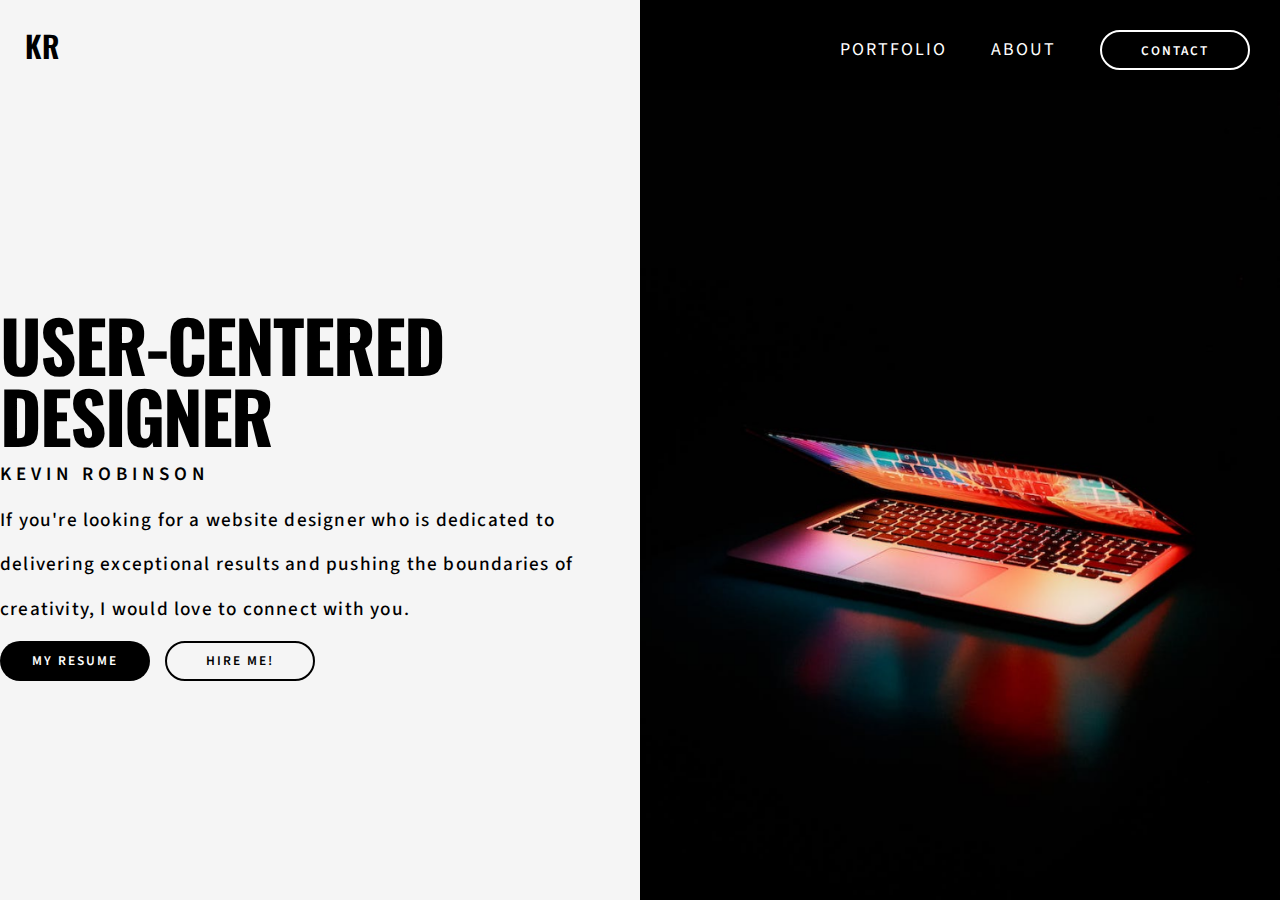
==== index.html @ 4ea96257 "Update index.html" ====
<!DOCTYPE html>
<html lang="en">
  <head>
    <meta charset="UTF-8" />
    <meta name="viewport" content="width=device-width, initial-scale=1.0" />

    <link
      rel="stylesheet"
      href="https://cdnjs.cloudflare.com/ajax/libs/font-awesome/6.4.2/css/all.min.css"
      integrity="sha512-z3gLpd7yknf1YoNbCzqRKc4qyor8gaKU1qmn+CShxbuBusANI9QpRohGBreCFkKxLhei6S9CQXFEbbKuqLg0DA=="
      crossorigin="anonymous"
      referrerpolicy="no-referrer"
    />

    <link rel="stylesheet" href="style.css" />

    <title>My Portfolio</title>
  </head>

  <body>
    <div class="container">
      <nav class="navbar">
        <div class="primary-icon">
          <a href="#">KR</a>
        </div>
        <ul class="nav-list" id="navi-list">
          <li class="list-item"><a href="portfolio.html">Portfolio</a></li>
          <li class="list-item"><a href="aboutMe.html">About</a></li>
          <li class="list-item">
            <a href="mailto: krobinson21359@outlook.com"
              ><button class="navi-button">Contact</button></a
            >
          </li>
        </ul>
        <div class="menu" id="toggle-button">
          <div class="menu-line"></div>
          <div class="menu-line"></div>
          <div class="menu-line"></div>
        </div>
      </nav>
      <main>
        <div class="content-container overflow-hidden">
          <h1 class="drop-in">User-centered Designer</h1>
          <h2 class="drop-in">Kevin Robinson</h2>
          <p class="drop-in">
            If you're looking for a website designer who is dedicated to
            delivering exceptional results and pushing the boundaries of
            creativity, I would love to connect with you.
          </p>
          <p class="drop-in">
            <a href="assets/Kevin Robinson.pdf" download
              ><button>My Resume</button></a
            >
            <a href="https://www.upwork.com/freelancers/~01f225892c652e8def"
              ><button class="ghost-button">Hire Me!</button></a
            >
          </p>
        </div>
      </main>
      <div class="sidebar"></div>
    </div>
    <script src="script.js"></script>
  </body>
</html>
---- style.css ----
@import url('https://fonts.googleapis.com/css2?family=Oswald:wght@500;600;700&family=Source+Sans+3:wght@400;500&display=swap');

/* Default and General Styles */

* {
  box-sizing: border-box;
  padding: 0;
  margin: 0;
}

body {
  font-family: 'Source Sans 3', sans-serif;
  font-weight: 400;
}

h1 {
  font-size: 71px;
  font-weight: 700;
  color: #000;
  text-decoration: none;
  text-transform: uppercase;
  font-family: 'Oswald', sans-serif;
  letter-spacing: -2px;
  line-height: 1;
  display: block;
}

h2 {
  font-family: 'Source Sans 3', sans-serif;
  font-weight: 600;
  letter-spacing: 5px;
  text-transform: uppercase;
  line-height: 2.5;
  font-size: 19px;
}

p {
  font-family: 'Source Sans 3', sans-serif;
  font-weight: 500;
  letter-spacing: 1.2px;
  line-height: 2.3;
  font-size: 1.2rem;
}

/* Navigation Styles */

.navbar {
  display: flex;
  justify-content: space-between;
  align-items: center;
  font-size: 20px;
}

.nav-list {
  list-style: none;
}

.nav-list a {
  color: #fff;
  text-decoration: none;
  font-family: 'Source Sans 3', sans-serif;  
  text-transform: uppercase;
  letter-spacing: 2px;
  margin-right: 20px;
  font-size: 18px;
}

.nav-list .list-item {
  display: inline-block;
  padding: 20px 10px;
}

.primary-icon {
  height: 45px;
  display: flex;
  align-items: center;
  justify-content: center;
  margin-left: 25px;
}

.primary-icon a {
  font-size: 30px;
  font-weight: 600;
  color: #000;
  text-decoration: none;
  text-transform: uppercase;
  font-family: 'Oswald', sans-serif;
}

.menu-line {
  width: 20px;
  height: 3px;
  background: white;
  margin-bottom: 4px;
}

.menu {
  display: none;
}

/* Grid Styles */

.container {
  display: grid;
  height: 100vh;
  grid-template-columns: 1fr 1fr;
  grid-template-rows: 0.1fr 1fr;
  grid-template-areas:
  "nav nav"
  "main sidebar";
  /* gap: 0.2rem; */
}

.contentContainer li {
  list-style: none;
  color: red;
  display: inline-block;
  padding-top: 10px;
}

.contentContainer {
  width: 75%
}

nav {
  background-color: #F5F5F5;
  grid-area: nav;
  position: relative;
  z-index: 2;
}

nav::before {
  content: "";
  position: absolute;
  top: 0;
  bottom: 0;
  left: 50%;
  right: 0;
  background-color: #000;
  z-index: -1;
}

main {
  background-color: #F5F5F5;
  grid-area: main;
  display: flex;
  justify-content: center;
  align-items: center;
}

.sidebar {
  background-image: url(assets/sidePic.png);
  background-size: cover;
  background-position: center;
  background-repeat: no-repeat;
  grid-area: sidebar;
  height: 100%;
  background-color: #000;
}

.sidebarAbout {
  background-image: url(assets/sidePicAbout.png);
  background-size: cover;
  background-position: center;
  background-repeat: no-repeat;
  grid-area: sidebar;
  height: 100%;
  width: auto;
  background-color: #000;
}

.sidebar_portfolio {
  grid-area: sidebar;
  width: auto;
  background-color: #000;
  color: #fff;
  display: flex;
  align-items: center;
  justify-content: center;
  /* flex-direction: column; */
  text-align: center;
}

/* Button Styles */

button {
  
  background-color: #000;
  color: #fff;
  border-radius: 25px;
  width: 150px;
  height: 40px;
  font-weight: 600;
  color: #fff;
  text-decoration: none;
  text-transform: uppercase;
  font-family: 'Source Sans 3', sans-serif;  
  letter-spacing: 2px;
  text-align: center;
  margin-top: 10px;
  border: 0px;
  cursor: pointer;
}

.navi-button {
    background-color: #000;
    color: #fff;
    border: 2px #fff solid;
    cursor: pointer;
}

.ghost-button {
  background-color: #F5F5F5;
  color: #000;
  border: 2px #000 solid;
  margin-left: 10px;
  cursor: pointer;
}

/* Portfolio Section */

.portfolio_head {
  border-left: 5px solid black;
  padding-left: 10px;
}

.portfolio_example {
  height: 450px;
  width: auto;
  overflow: hidden;
  padding: 10px;
 }

 .portfolio_example2 {
  height: 450px;
  width: auto;
  overflow: hidden;
  padding: 10px;
 }

/* Mobile Responsiveness */

@media all and (max-width: 820px) {
  .container {
    grid-template-columns: 1fr;
    grid-template-rows: 0.2fr 1fr 1fr;
    grid-template-areas:
    "nav"
    "main"
    "main";
    overflow: hidden;
  }

  .sidebar_portfolio {
    display: none;
  }

  nav {
    background-color: black;
  }

  .navbar {
    flex-direction: column;
    background-color: #000;
    grid-area: nav;
    justify-content: space-around;
  }

  .menu {
    display: block;
    position: absolute;
    right: 15px;
    top: 15px;
  }

  .nav-list .list-item {
    display: block;
    border-top: 1px solid #F5F5F5;
  }

  .nav-list {
    list-style-type: none;
    width: 100%;
    text-align: right;
    padding-top: 10px;
    display: none;
  }

  .primary-icon {
    width: 100%;
    color: #fff;
    margin-left: 0px;
  }

  .primary-icon a {
    color: #fff;
  }

  .active {
    display: block;
  }

  h1 {
    font-size: 2.5rem;
  }
  
  h2 {
    font-size: 1rem;
  }
  
  p {
    font-size: 0.8rem;
  }
  
  .ghost-button {
    margin-left: 0px;
  }

}

/* Animations */

/* animation class and keyframes */
.overflow-hidden {
  overflow: hidden;
 }
 
 .drop-in {
  animation: drop-in 1s ease 200ms backwards;
 }
 
 @keyframes drop-in {
  from {
   opacity: 0;
   transform: translateY(-100px);
  }
  to {
   opacity: 1;
   transform: translateY(0px);
  }
 }
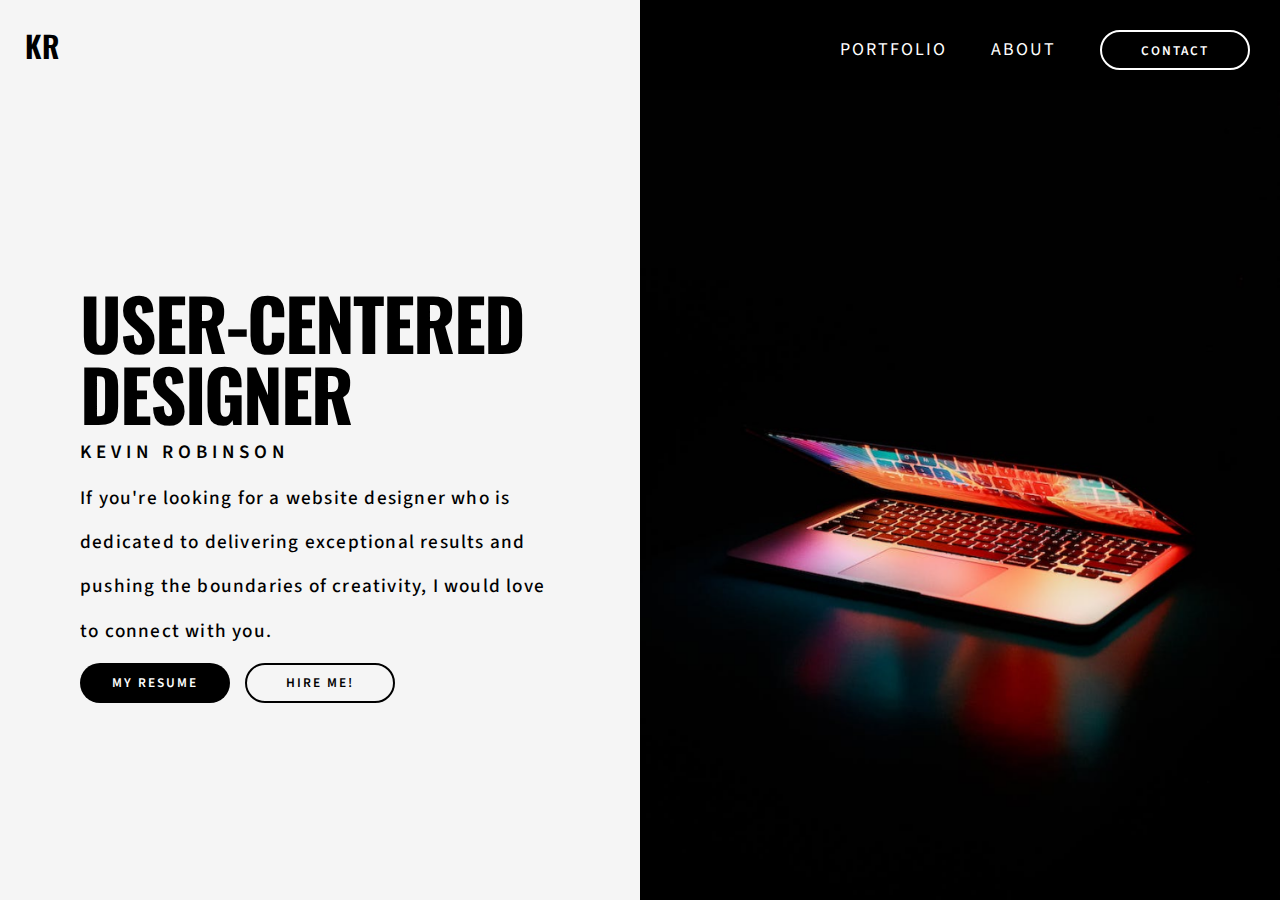
==== commit ffcac620: "Updated Resume Download" ====
--- a/index.html
+++ b/index.html
@@ -21,7 +21,7 @@
     <div class="container">
       <nav class="navbar">
         <div class="primary-icon">
-          <a href="#">KR</a>
+          <a href="index.html">KR</a>
         </div>
         <ul class="nav-list" id="navi-list">
           <li class="list-item"><a href="portfolio.html">Portfolio</a></li>
@@ -48,7 +48,7 @@
             creativity, I would love to connect with you.
           </p>
           <p class="drop-in">
-            <a href="assets/Kevin Robinson.pdf" download
+            <a href="assets/KevinRobinson1.10.24.pdf" download
               ><button>My Resume</button></a
             >
             <a href="https://www.upwork.com/freelancers/~01f225892c652e8def"
--- a/style.css
+++ b/style.css
@@ -111,14 +111,14 @@
   /* gap: 0.2rem; */
 }
 
-.contentContainer li {
+.content-container li {
   list-style: none;
   color: red;
   display: inline-block;
   padding-top: 10px;
 }
 
-.contentContainer {
+.content-container {
   width: 75%
 }
 
@@ -158,7 +158,7 @@
   background-color: #000;
 }
 
-.sidebarAbout {
+.sidebar-about {
   background-image: url(assets/sidePicAbout.png);
   background-size: cover;
   background-position: center;
@@ -169,7 +169,7 @@
   background-color: #000;
 }
 
-.sidebar_portfolio {
+.sidebar-portfolio {
   grid-area: sidebar;
   width: auto;
   background-color: #000;
@@ -219,19 +219,19 @@
 
 /* Portfolio Section */
 
-.portfolio_head {
+.portfolio-head {
   border-left: 5px solid black;
   padding-left: 10px;
 }
 
-.portfolio_example {
+.portfolio-example {
   height: 450px;
   width: auto;
   overflow: hidden;
   padding: 10px;
  }
 
- .portfolio_example2 {
+ .portfolio-example2 {
   height: 450px;
   width: auto;
   overflow: hidden;
@@ -246,13 +246,12 @@
     grid-template-rows: 0.2fr 1fr 1fr;
     grid-template-areas:
     "nav"
-    "main"
+    "sidebar"
     "main";
-    overflow: hidden;
-  }
-
-  .sidebar_portfolio {
-    display: none;
+  }
+
+  .sidebar-portfolio {
+    padding: 15px;
   }
 
   nav {
@@ -316,6 +315,17 @@
     margin-left: 0px;
   }
 
+  .content-container {
+    padding: 15px;
+  }
+
+  .portfolio-example2, .hidden-div {
+    display: none;
+  }
+
+  .drop-in, .overflow-hidden {
+    animation: none !important;  
+  }
 }
 
 /* Animations */
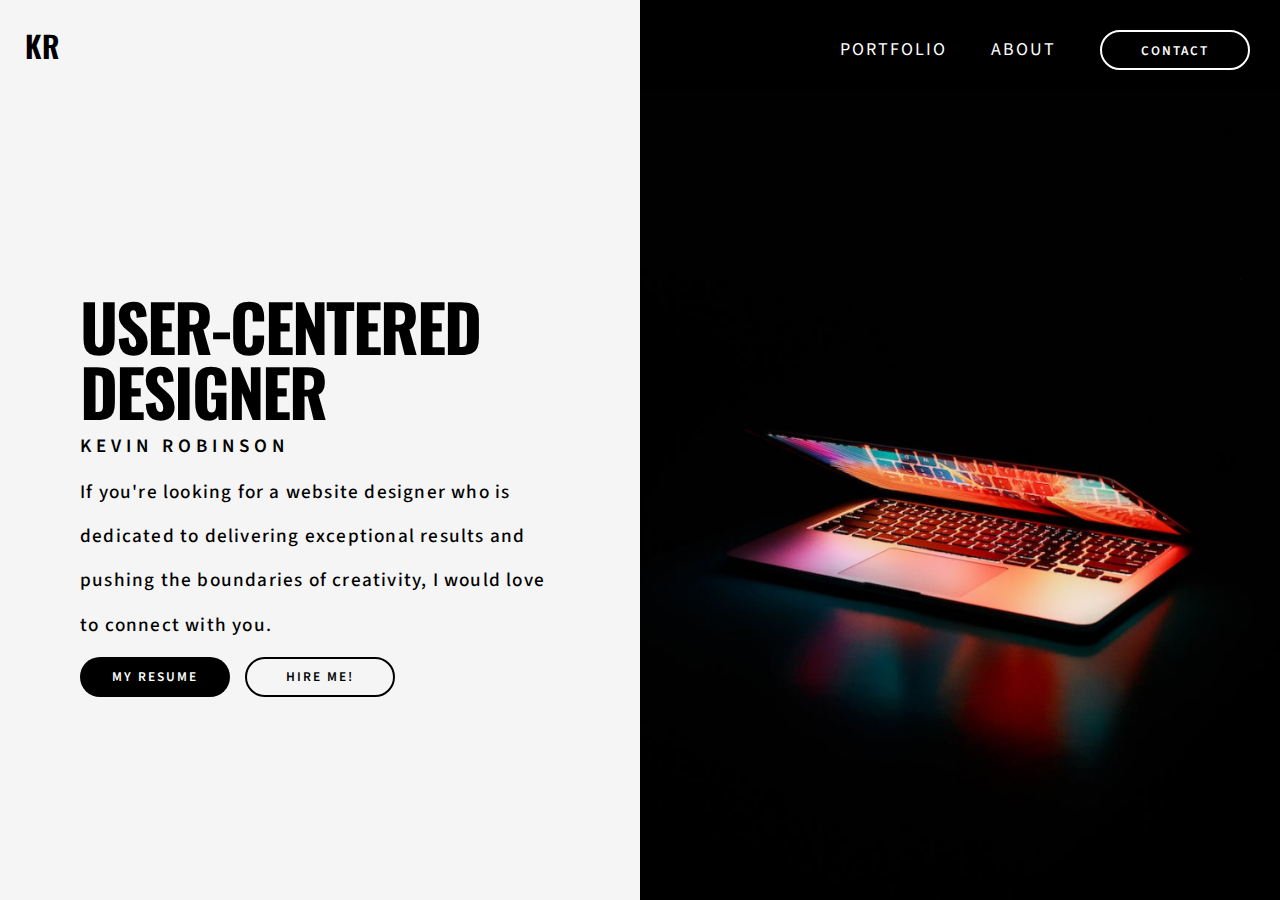
==== commit 3e91d2c7: "Update index.html" ====
--- a/index.html
+++ b/index.html
@@ -48,7 +48,7 @@
             creativity, I would love to connect with you.
           </p>
           <p class="drop-in">
-            <a href="assets/KevinRobinson1.10.24.pdf" download
+            <a href="assets/KevinRobinson.pdf" download
               ><button>My Resume</button></a
             >
             <a href="https://www.upwork.com/freelancers/~01f225892c652e8def"
--- a/style.css
+++ b/style.css
@@ -14,7 +14,7 @@
 }
 
 h1 {
-  font-size: 71px;
+  font-size: 65px;
   font-weight: 700;
   color: #000;
   text-decoration: none;
@@ -238,6 +238,46 @@
   padding: 10px;
  }
 
+ /* Portfolio Slideshow */
+
+ #slider-container {
+  position: relative;
+  width: 300px; /* Adjust the width as needed */
+  margin: auto;
+  overflow: hidden;
+}
+
+#slider {
+  display: flex;
+  transition: transform 0.5s ease;
+}
+
+.slide {
+  flex: 0 0 100%;
+}
+
+.custom-img {
+  width: 100%;
+  height: 500px; /* Adjust the height as needed */
+  object-fit: contain; /* Show the entire image */
+  display: block;
+  transition: transform 0.5s ease;
+
+}
+
+#arrows {
+  display: flex;
+  justify-content: space-between;
+  margin-top: 10px;
+}
+
+#prev, #next {
+  cursor: pointer;
+  font-size: 24px;
+  margin: 0 10px;
+
+}
+
 /* Mobile Responsiveness */
 
 @media all and (max-width: 820px) {
@@ -326,6 +366,7 @@
   .drop-in, .overflow-hidden {
     animation: none !important;  
   }
+
 }
 
 /* Animations */
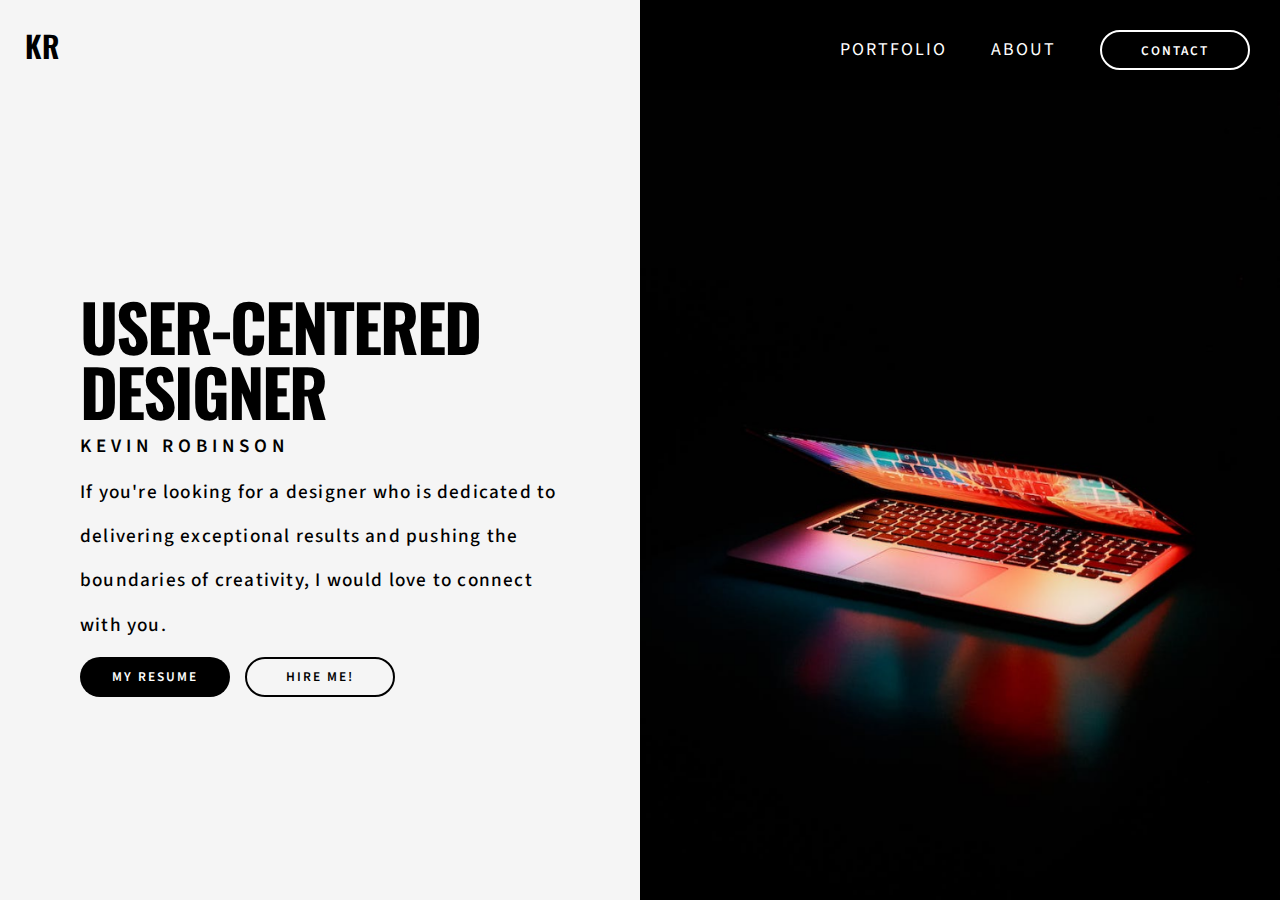
==== commit 58ad5338: "Update index.html" ====
--- a/index.html
+++ b/index.html
@@ -43,7 +43,7 @@
           <h1 class="drop-in">User-centered Designer</h1>
           <h2 class="drop-in">Kevin Robinson</h2>
           <p class="drop-in">
-            If you're looking for a website designer who is dedicated to
+            If you're looking for a designer who is dedicated to
             delivering exceptional results and pushing the boundaries of
             creativity, I would love to connect with you.
           </p>
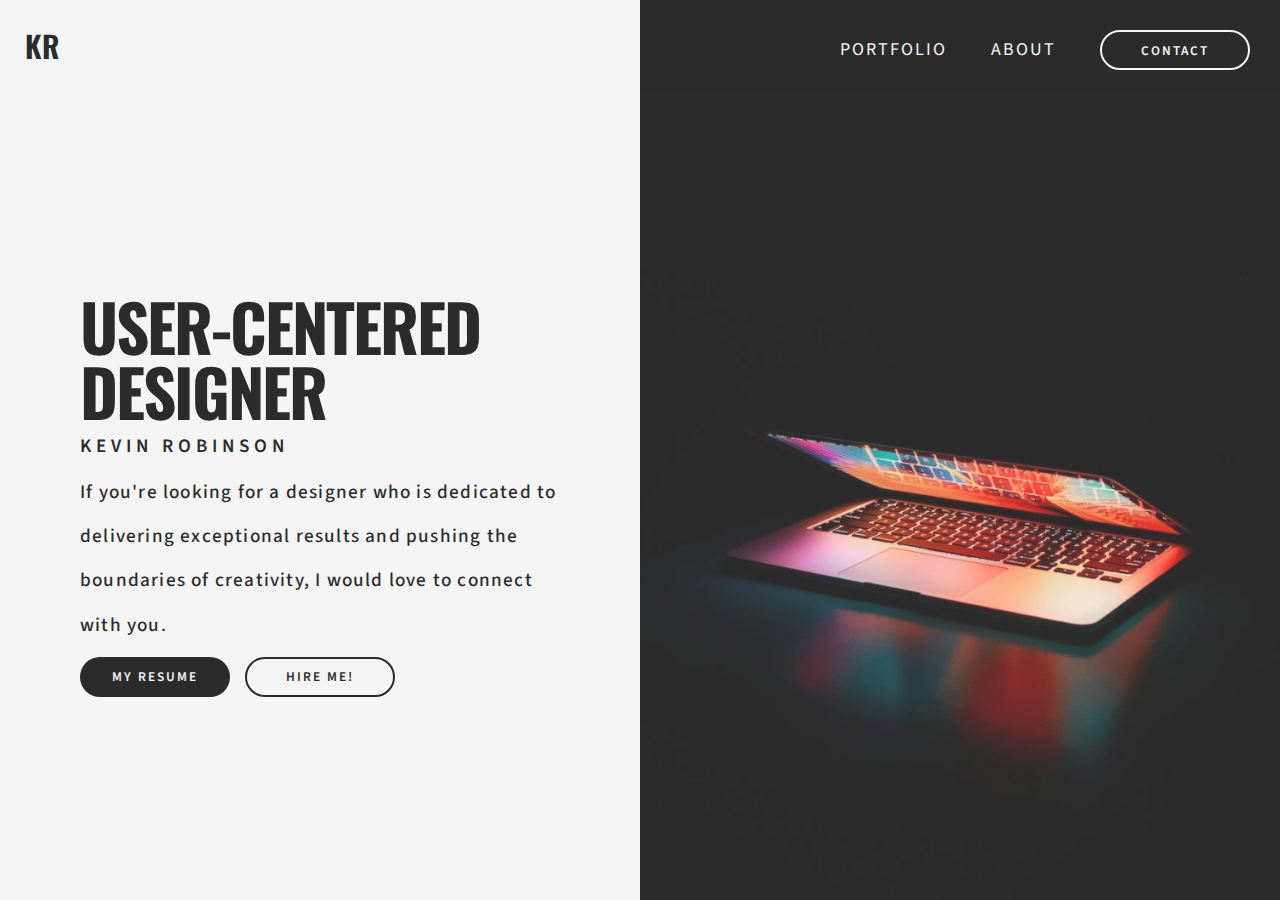
==== commit f886f81d: "Update index.html" ====
--- a/index.html
+++ b/index.html
@@ -40,7 +40,7 @@
       </nav>
       <main>
         <div class="content-container overflow-hidden">
-          <h1 class="drop-in">User-centered Designer</h1>
+          <h1 class="drop-in">User-centered </br> Designer</h1>
           <h2 class="drop-in">Kevin Robinson</h2>
           <p class="drop-in">
             If you're looking for a designer who is dedicated to
--- a/style.css
+++ b/style.css
@@ -11,12 +11,13 @@
 body {
   font-family: 'Source Sans 3', sans-serif;
   font-weight: 400;
+  color: #2b2b2b;
 }
 
 h1 {
   font-size: 65px;
   font-weight: 700;
-  color: #000;
+  color: #2b2b2b;
   text-decoration: none;
   text-transform: uppercase;
   font-family: 'Oswald', sans-serif;
@@ -40,6 +41,7 @@
   letter-spacing: 1.2px;
   line-height: 2.3;
   font-size: 1.2rem;
+  color: #2b2b2b;
 }
 
 /* Navigation Styles */
@@ -56,7 +58,7 @@
 }
 
 .nav-list a {
-  color: #fff;
+  color: #F5F5F5;
   text-decoration: none;
   font-family: 'Source Sans 3', sans-serif;  
   text-transform: uppercase;
@@ -81,7 +83,7 @@
 .primary-icon a {
   font-size: 30px;
   font-weight: 600;
-  color: #000;
+  color: #2b2b2b;
   text-decoration: none;
   text-transform: uppercase;
   font-family: 'Oswald', sans-serif;
@@ -136,7 +138,7 @@
   bottom: 0;
   left: 50%;
   right: 0;
-  background-color: #000;
+  background-color: #2b2b2b;
   z-index: -1;
 }
 
@@ -149,31 +151,31 @@
 }
 
 .sidebar {
-  background-image: url(assets/sidePic.png);
+  background-image: url(assets/sidePic1.png);
   background-size: cover;
   background-position: center;
   background-repeat: no-repeat;
   grid-area: sidebar;
   height: 100%;
-  background-color: #000;
+  background-color: #2b2b2b;
 }
 
 .sidebar-about {
-  background-image: url(assets/sidePicAbout.png);
+  background-image: url(assets/sidePicAbout2.png);
   background-size: cover;
   background-position: center;
   background-repeat: no-repeat;
   grid-area: sidebar;
   height: 100%;
   width: auto;
-  background-color: #000;
+  background-color: #2b2b2b;
 }
 
 .sidebar-portfolio {
   grid-area: sidebar;
   width: auto;
-  background-color: #000;
-  color: #fff;
+  background-color: #2b2b2b;
+  color: #F5F5F5;
   display: flex;
   align-items: center;
   justify-content: center;
@@ -185,13 +187,13 @@
 
 button {
   
-  background-color: #000;
-  color: #fff;
+  background-color: #2b2b2b;
+  color: #F5F5F5;
   border-radius: 25px;
   width: 150px;
   height: 40px;
   font-weight: 600;
-  color: #fff;
+  color: #F5F5F5;
   text-decoration: none;
   text-transform: uppercase;
   font-family: 'Source Sans 3', sans-serif;  
@@ -203,16 +205,16 @@
 }
 
 .navi-button {
-    background-color: #000;
-    color: #fff;
-    border: 2px #fff solid;
+    background-color: #2b2b2b;
+    color: #F5F5F5;
+    border: 2px #F5F5F5 solid;
     cursor: pointer;
 }
 
 .ghost-button {
   background-color: #F5F5F5;
-  color: #000;
-  border: 2px #000 solid;
+  color:  #2b2b2b;
+  border: 2px #2b2b2b solid;
   margin-left: 10px;
   cursor: pointer;
 }
@@ -220,7 +222,7 @@
 /* Portfolio Section */
 
 .portfolio-head {
-  border-left: 5px solid black;
+  border-left: 5px solid #2b2b2b;
   padding-left: 10px;
 }
 
@@ -295,12 +297,12 @@
   }
 
   nav {
-    background-color: black;
+    background-color: #2b2b2b;
   }
 
   .navbar {
     flex-direction: column;
-    background-color: #000;
+    background-color: #2b2b2b;
     grid-area: nav;
     justify-content: space-around;
   }
@@ -327,12 +329,12 @@
 
   .primary-icon {
     width: 100%;
-    color: #fff;
+    color: #F5F5F5;
     margin-left: 0px;
   }
 
   .primary-icon a {
-    color: #fff;
+    color: #F5F5F5;
   }
 
   .active {
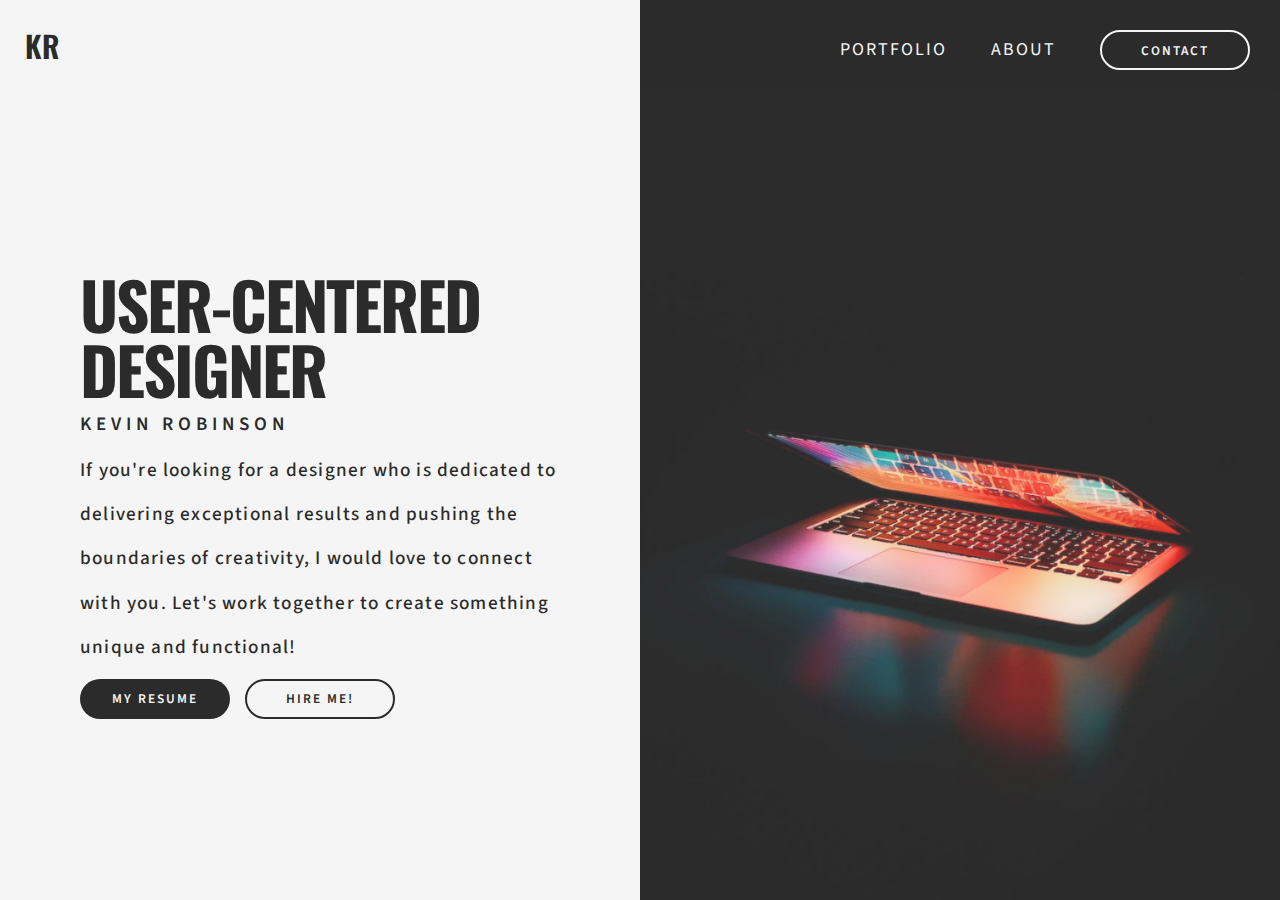
==== commit f28a435e: "Update index.html" ====
--- a/index.html
+++ b/index.html
@@ -45,7 +45,7 @@
           <p class="drop-in">
             If you're looking for a designer who is dedicated to
             delivering exceptional results and pushing the boundaries of
-            creativity, I would love to connect with you.
+            creativity, I would love to connect with you. Let's work together to create something unique and functional!
           </p>
           <p class="drop-in">
             <a href="assets/KevinRobinson.pdf" download
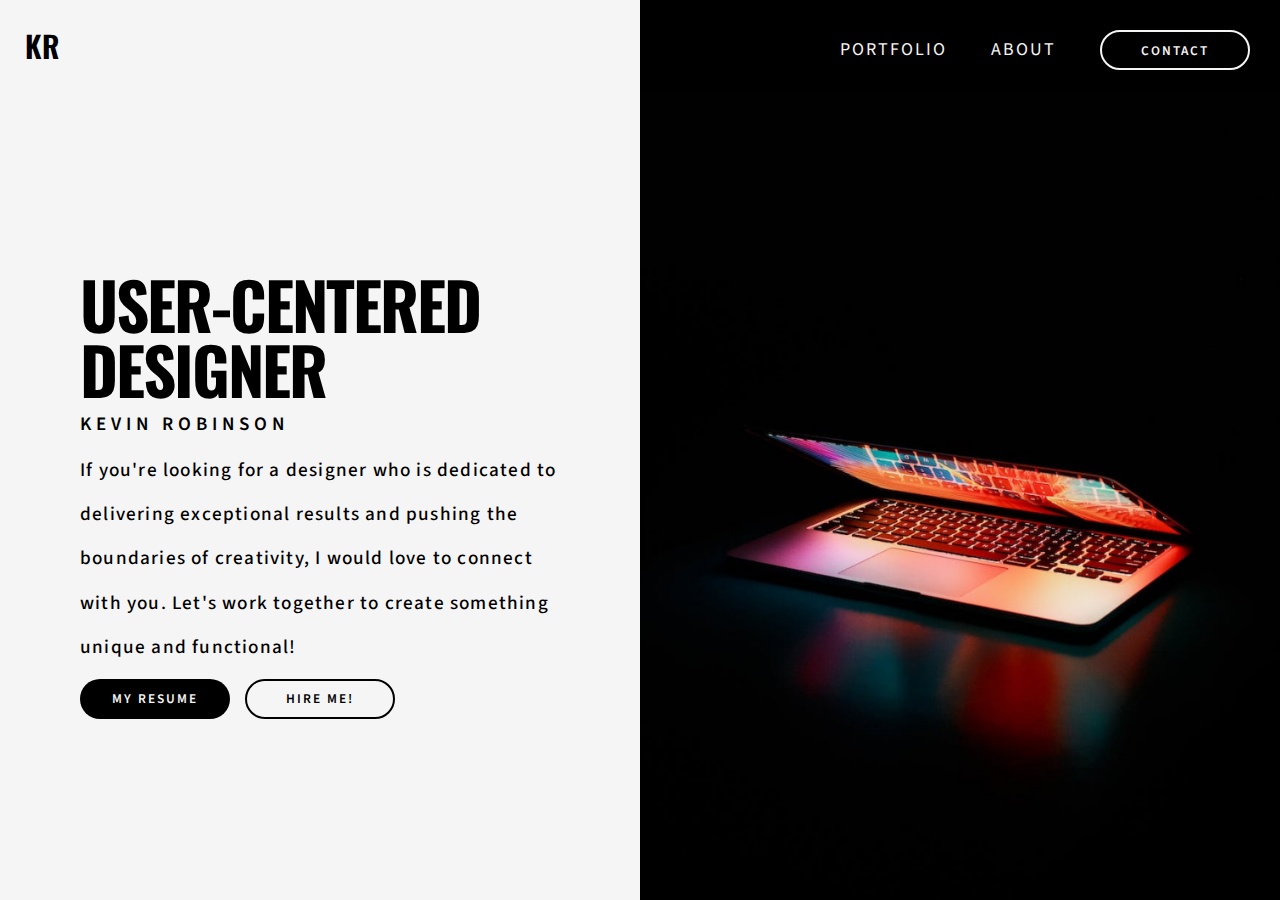
==== commit 965e00d9: "Update index.html" ====
--- a/index.html
+++ b/index.html
@@ -48,7 +48,7 @@
             creativity, I would love to connect with you. Let's work together to create something unique and functional!
           </p>
           <p class="drop-in">
-            <a href="assets/KevinRobinson.pdf" download
+            <a href="assets/Kevin_Robinson_2024.pdf" download
               ><button>My Resume</button></a
             >
             <a href="https://www.upwork.com/freelancers/~01f225892c652e8def"
--- a/style.css
+++ b/style.css
@@ -11,13 +11,13 @@
 body {
   font-family: 'Source Sans 3', sans-serif;
   font-weight: 400;
-  color: #2b2b2b;
+  color: #000;
 }
 
 h1 {
   font-size: 65px;
   font-weight: 700;
-  color: #2b2b2b;
+  color: #000;
   text-decoration: none;
   text-transform: uppercase;
   font-family: 'Oswald', sans-serif;
@@ -41,7 +41,7 @@
   letter-spacing: 1.2px;
   line-height: 2.3;
   font-size: 1.2rem;
-  color: #2b2b2b;
+  color: #000;
 }
 
 /* Navigation Styles */
@@ -78,12 +78,13 @@
   align-items: center;
   justify-content: center;
   margin-left: 25px;
+  color: #000;
 }
 
 .primary-icon a {
   font-size: 30px;
   font-weight: 600;
-  color: #2b2b2b;
+  color: #000;
   text-decoration: none;
   text-transform: uppercase;
   font-family: 'Oswald', sans-serif;
@@ -138,7 +139,7 @@
   bottom: 0;
   left: 50%;
   right: 0;
-  background-color: #2b2b2b;
+  background-color: #000;
   z-index: -1;
 }
 
@@ -151,30 +152,30 @@
 }
 
 .sidebar {
-  background-image: url(assets/sidePic1.png);
+  background-image: url(assets/sidePic.png);
   background-size: cover;
   background-position: center;
   background-repeat: no-repeat;
   grid-area: sidebar;
   height: 100%;
-  background-color: #2b2b2b;
+  background-color: #000;
 }
 
 .sidebar-about {
-  background-image: url(assets/sidePicAbout2.png);
+  background-image: url(assets/sidePicAbout.png);
   background-size: cover;
   background-position: center;
   background-repeat: no-repeat;
   grid-area: sidebar;
   height: 100%;
   width: auto;
-  background-color: #2b2b2b;
+  background-color: #000;
 }
 
 .sidebar-portfolio {
   grid-area: sidebar;
   width: auto;
-  background-color: #2b2b2b;
+  background-color: #000;
   color: #F5F5F5;
   display: flex;
   align-items: center;
@@ -187,7 +188,7 @@
 
 button {
   
-  background-color: #2b2b2b;
+  background-color: #000;
   color: #F5F5F5;
   border-radius: 25px;
   width: 150px;
@@ -205,7 +206,7 @@
 }
 
 .navi-button {
-    background-color: #2b2b2b;
+    background-color: #000;
     color: #F5F5F5;
     border: 2px #F5F5F5 solid;
     cursor: pointer;
@@ -213,16 +214,18 @@
 
 .ghost-button {
   background-color: #F5F5F5;
-  color:  #2b2b2b;
-  border: 2px #2b2b2b solid;
+  color:  #000;
+  font-weight: 600;
+  border: 2px #000 solid;
   margin-left: 10px;
   cursor: pointer;
+  text-align: center;
 }
 
 /* Portfolio Section */
 
 .portfolio-head {
-  border-left: 5px solid #2b2b2b;
+  border-left: 5px solid #000;
   padding-left: 10px;
 }
 
@@ -297,12 +300,12 @@
   }
 
   nav {
-    background-color: #2b2b2b;
+    background-color: #000;
   }
 
   .navbar {
     flex-direction: column;
-    background-color: #2b2b2b;
+    background-color: #000;
     grid-area: nav;
     justify-content: space-around;
   }
